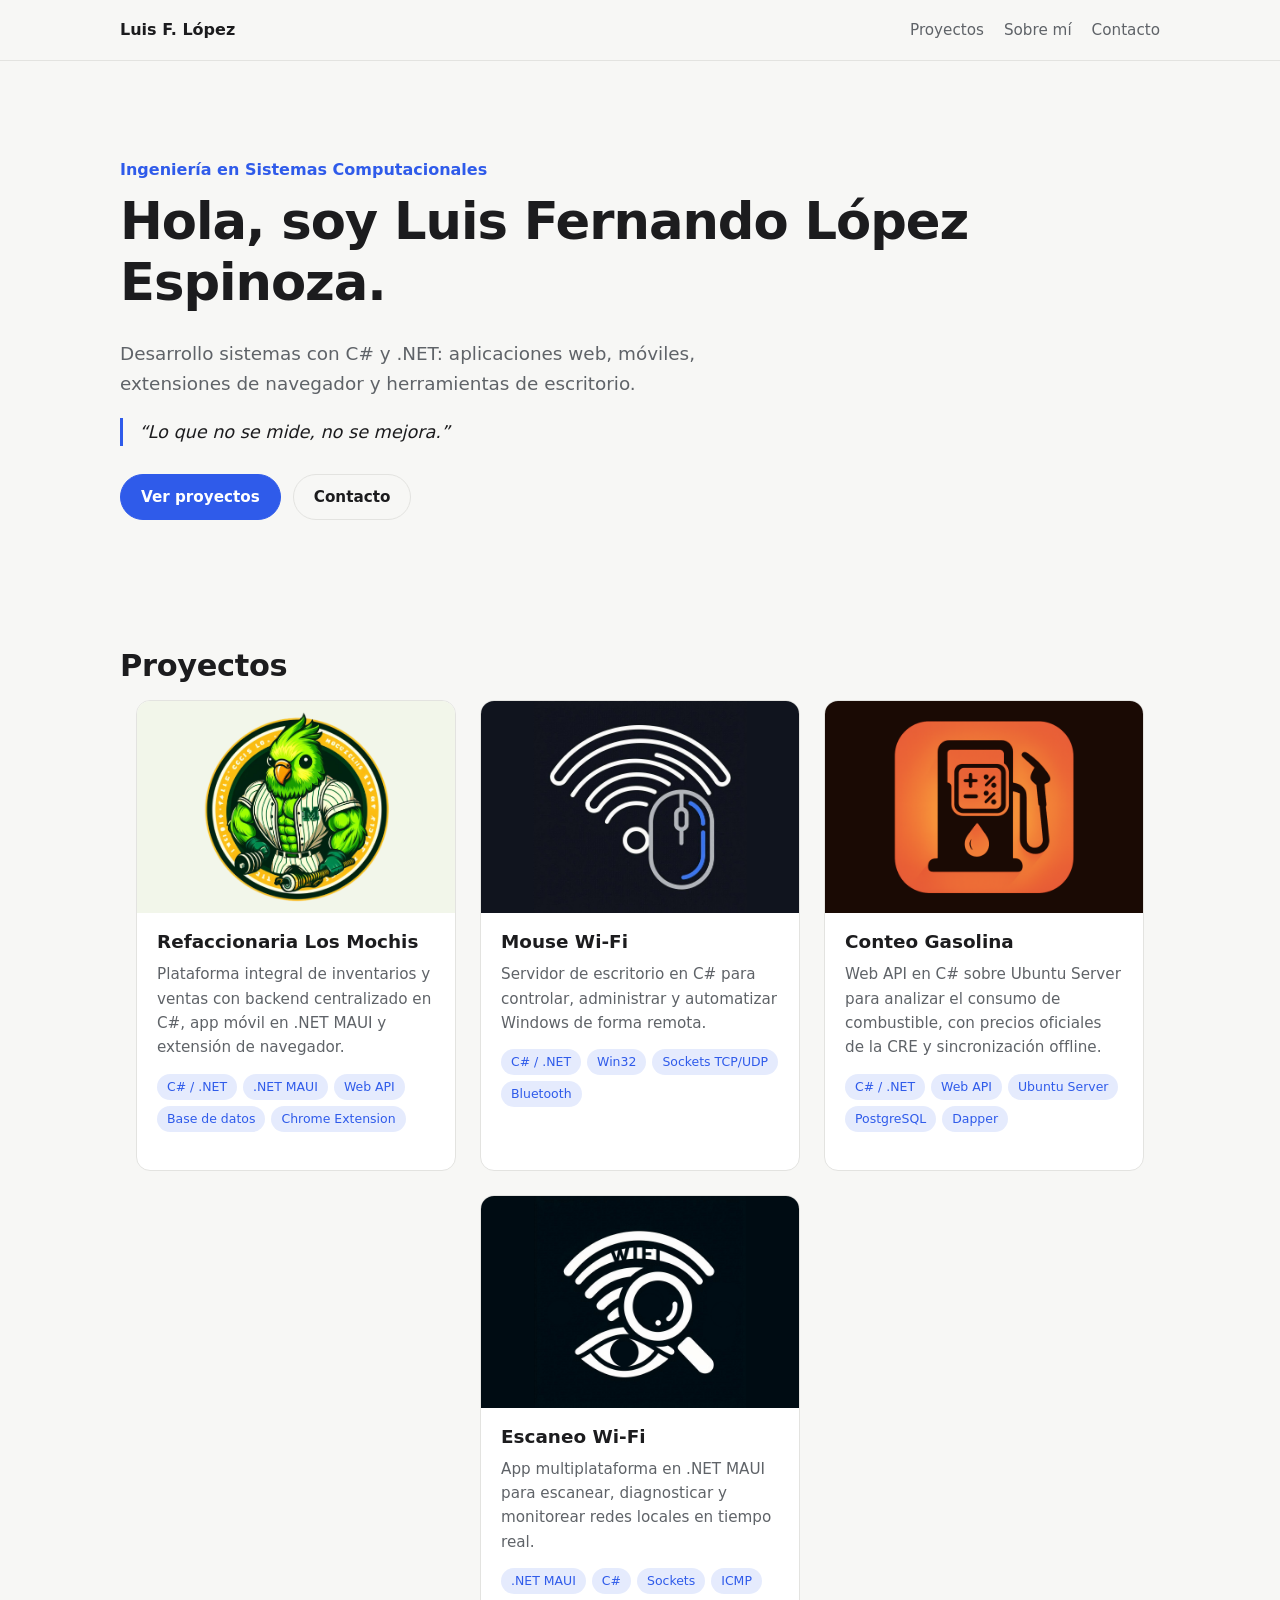
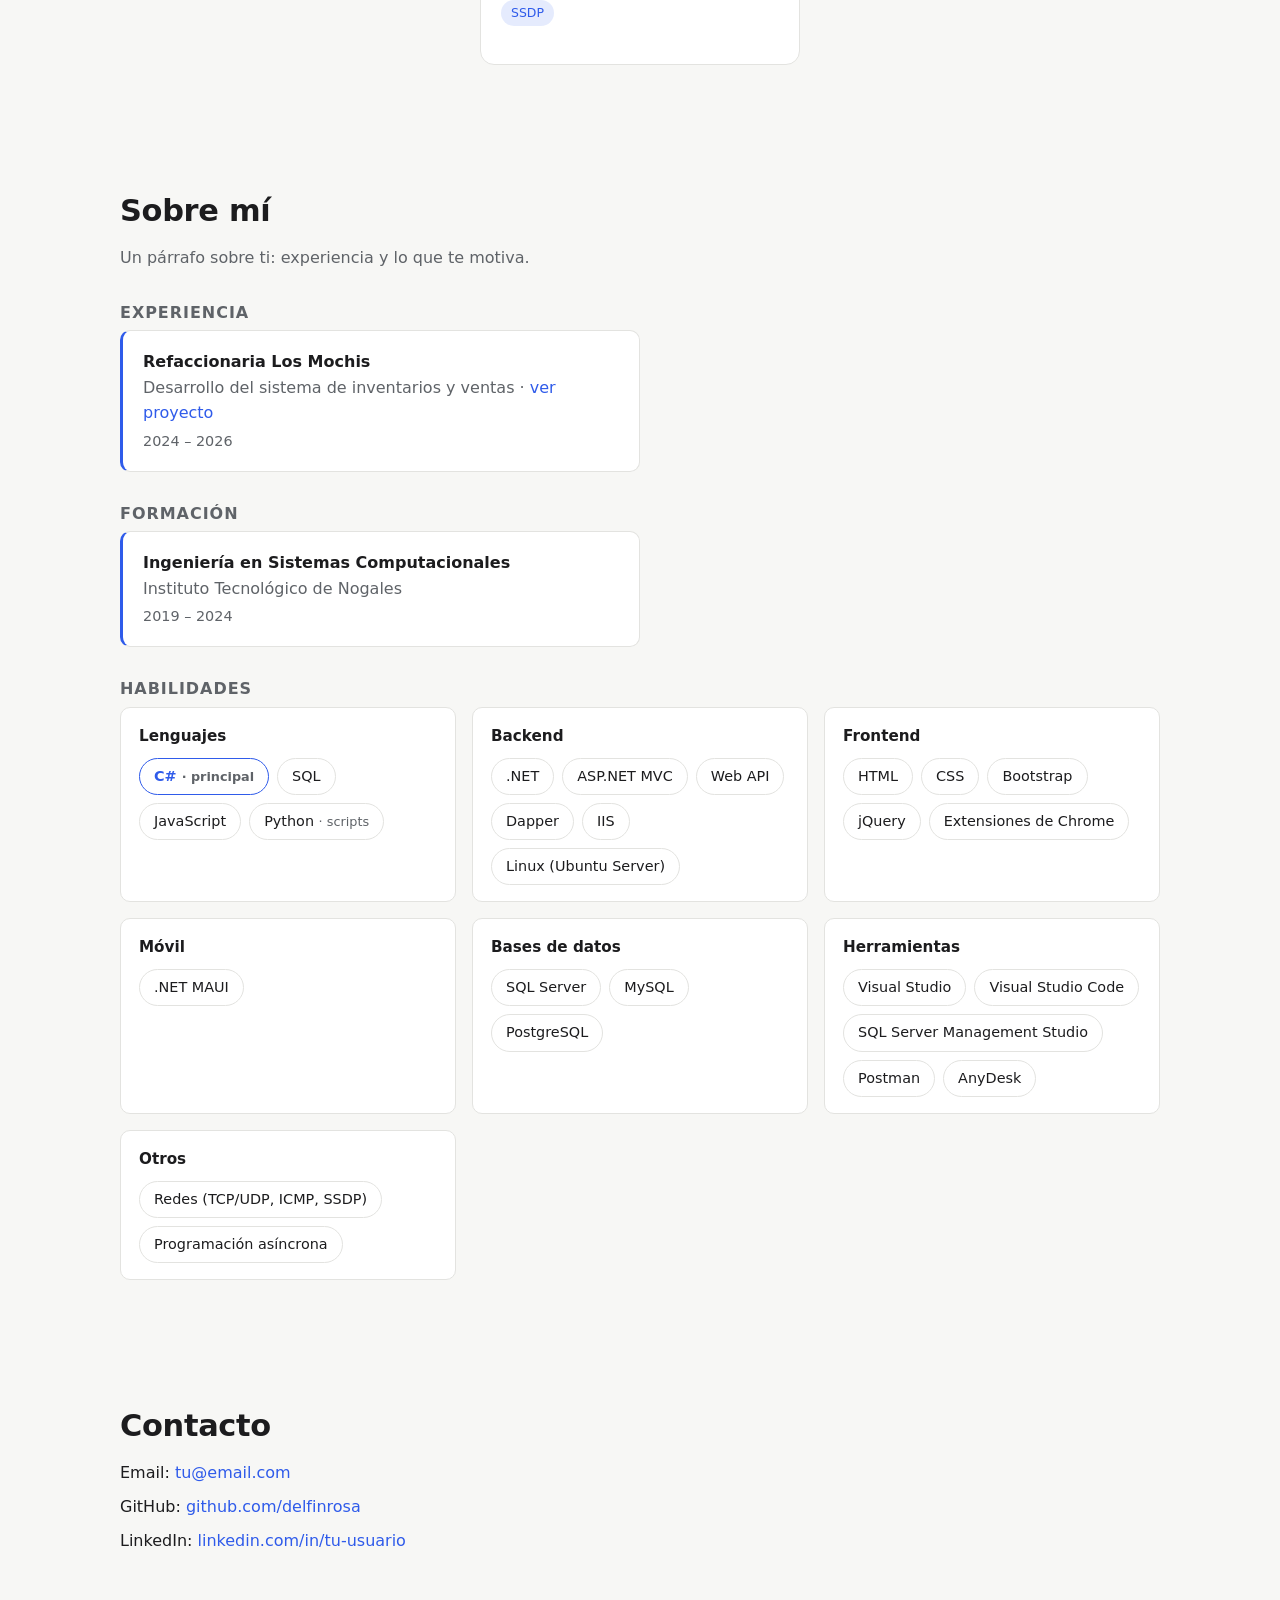
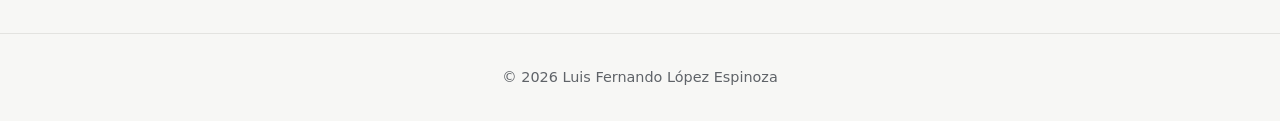
==== index.html @ ca76a188 "Inicio Archivos de inicio" ====
<!DOCTYPE html>
<html lang="es">
<head>
  <meta charset="UTF-8">
  <meta name="viewport" content="width=device-width, initial-scale=1.0">
  <title>Luis Fernando López Espinoza — Portafolio</title>
  <meta name="description" content="Portafolio y CV de Luis Fernando López Espinoza.">
  <link rel="stylesheet" href="css/styles.css">
</head>
<body>

  <nav class="nav">
    <div class="container">
      <a href="index.html" class="nav__brand">Luis F. López</a>
      <ul class="nav__links">
        <li><a href="#proyectos">Proyectos</a></li>
        <li><a href="#sobre-mi">Sobre mí</a></li>
        <li><a href="#contacto">Contacto</a></li>
      </ul>
    </div>
  </nav>

  <header class="hero">
    <div class="container">
      <p class="hero__role">Ingeniería en Sistemas Computacionales</p>
      <h1>Hola, soy Luis Fernando López Espinoza.</h1>
      <p class="hero__intro">
        Desarrollo sistemas con C# y .NET: aplicaciones web, móviles, extensiones de
        navegador y herramientas de escritorio.
      </p>
      <blockquote class="hero__quote">“Lo que no se mide, no se mejora.”</blockquote>
      <div class="hero__actions">
        <a href="#proyectos" class="btn btn--primary">Ver proyectos</a>
        <a href="#contacto" class="btn">Contacto</a>
      </div>
    </div>
  </header>

  <main>
    <section id="proyectos">
      <div class="container">
        <h2>Proyectos</h2>
        <div class="grid">

          <!-- Una tarjeta por proyecto. Copia este bloque <a class="card"> para añadir más. -->
          <a class="card" href="proyectos/refaccionaria-los-mochis.html">
            <div class="card__media" style="--media-bg: #f2f6ea"><img src="img/proyectos/refaccionaria-los-mochis/Logo.png" alt="Logo de Refaccionaria Los Mochis"></div>
            <div class="card__body">
              <h3>Refaccionaria Los Mochis</h3>
              <p>Plataforma integral de inventarios y ventas con backend centralizado en C#, app móvil en .NET MAUI y extensión de navegador.</p>
              <ul class="tags">
                <li>C# / .NET</li>
                <li>.NET MAUI</li>
                <li>Web API</li>
                <li>Base de datos</li>
                <li>Chrome Extension</li>
              </ul>
            </div>
          </a>

          <a class="card" href="proyectos/mouse-wifi.html">
            <div class="card__media" style="--media-bg: #10141e"><img src="img/proyectos/Mouse%20Wifi/Icono.jpg" alt="Ícono de Mouse Wi-Fi"></div>
            <div class="card__body">
              <h3>Mouse Wi-Fi</h3>
              <p>Servidor de escritorio en C# para controlar, administrar y automatizar Windows de forma remota.</p>
              <ul class="tags">
                <li>C# / .NET</li>
                <li>Win32</li>
                <li>Sockets TCP/UDP</li>
                <li>Bluetooth</li>
              </ul>
            </div>
          </a>

          <a class="card" href="proyectos/conteo-gasolina.html">
            <div class="card__media" style="--media-bg: #1a0a04"><img src="img/proyectos/Contador%20Gasolina/icono.png" alt="Ícono de Conteo Gasolina"></div>
            <div class="card__body">
              <h3>Conteo Gasolina</h3>
              <p>Web API en C# sobre Ubuntu Server para analizar el consumo de combustible, con precios oficiales de la CRE y sincronización offline.</p>
              <ul class="tags">
                <li>C# / .NET</li>
                <li>Web API</li>
                <li>Ubuntu Server</li>
                <li>PostgreSQL</li>
                <li>Dapper</li>
              </ul>
            </div>
          </a>

          <a class="card" href="proyectos/escaneo-wifi.html">
            <div class="card__media" style="--media-bg: #000c13"><img src="img/proyectos/Escaneo%20Wifi/Icono.png" alt="Ícono de Escaneo Wi-Fi"></div>
            <div class="card__body">
              <h3>Escaneo Wi-Fi</h3>
              <p>App multiplataforma en .NET MAUI para escanear, diagnosticar y monitorear redes locales en tiempo real.</p>
              <ul class="tags">
                <li>.NET MAUI</li>
                <li>C#</li>
                <li>Sockets</li>
                <li>ICMP</li>
                <li>SSDP</li>
              </ul>
            </div>
          </a>

        </div>
      </div>
    </section>

    <section id="sobre-mi">
      <div class="container">
        <h2>Sobre mí</h2>
        <div class="about">
          <!-- TODO: un párrafo sobre ti: experiencia y lo que te motiva -->
          <p>Un párrafo sobre ti: experiencia y lo que te motiva.</p>
        </div>

        <h3 class="subhead">Experiencia</h3>
        <div class="edu">
          <!-- TODO: puesto (ej. Desarrollador de software) -->
          <p class="edu__title">Refaccionaria Los Mochis</p>
          <p class="edu__place">Desarrollo del sistema de inventarios y ventas · <a href="proyectos/refaccionaria-los-mochis.html">ver proyecto</a></p>
          <p class="edu__dates">2024 – 2026</p>
        </div>

        <h3 class="subhead">Formación</h3>
        <div class="edu">
          <p class="edu__title">Ingeniería en Sistemas Computacionales</p>
          <p class="edu__place">Instituto Tecnológico de Nogales</p>
          <p class="edu__dates">2019 – 2024</p>
        </div>

        <h3 class="subhead">Habilidades</h3>
        <div class="skill-groups">
          <div class="skill-group">
            <h4>Lenguajes</h4>
            <ul class="skills">
              <li class="skills__main">C# <span>· principal</span></li>
              <li>SQL</li>
              <li>JavaScript</li>
              <li>Python <span>· scripts</span></li>
            </ul>
          </div>
          <div class="skill-group">
            <h4>Backend</h4>
            <ul class="skills">
              <li>.NET</li>
              <li>ASP.NET MVC</li>
              <li>Web API</li>
              <li>Dapper</li>
              <li>IIS</li>
              <li>Linux (Ubuntu Server)</li>
            </ul>
          </div>
          <div class="skill-group">
            <h4>Frontend</h4>
            <ul class="skills">
              <li>HTML</li>
              <li>CSS</li>
              <li>Bootstrap</li>
              <li>jQuery</li>
              <li>Extensiones de Chrome</li>
            </ul>
          </div>
          <div class="skill-group">
            <h4>Móvil</h4>
            <ul class="skills">
              <li>.NET MAUI</li>
            </ul>
          </div>
          <div class="skill-group">
            <h4>Bases de datos</h4>
            <ul class="skills">
              <li>SQL Server</li>
              <li>MySQL</li>
              <li>PostgreSQL</li>
            </ul>
          </div>
          <div class="skill-group">
            <h4>Herramientas</h4>
            <ul class="skills">
              <li>Visual Studio</li>
              <li>Visual Studio Code</li>
              <li>SQL Server Management Studio</li>
              <li>Postman</li>
              <li>AnyDesk</li>
            </ul>
          </div>
          <div class="skill-group">
            <h4>Otros</h4>
            <ul class="skills">
              <li>Redes (TCP/UDP, ICMP, SSDP)</li>
              <li>Programación asíncrona</li>
            </ul>
          </div>
        </div>
      </div>
    </section>

    <section id="contacto">
      <div class="container">
        <h2>Contacto</h2>
        <ul class="contact-list">
          <li>Email: <a href="mailto:tu@email.com">tu@email.com</a></li>
          <li>GitHub: <a href="https://github.com/delfinrosa" target="_blank" rel="noopener">github.com/delfinrosa</a></li>
          <li>LinkedIn: <a href="#">linkedin.com/in/tu-usuario</a></li>
        </ul>
      </div>
    </section>
  </main>

  <footer>
    <div class="container">© 2026 Luis Fernando López Espinoza</div>
  </footer>

</body>
</html>
---- css/styles.css ----
/* ===== Variables de diseño ===== */
:root {
  --bg: #f7f7f5;
  --surface: #ffffff;
  --text: #1c1c1e;
  --muted: #5f6368;
  --border: #e3e3e0;
  --accent: #2f5bea;
  --radius: 14px;
  --max: 1080px;
  --font: "Inter", system-ui, -apple-system, "Segoe UI", Roboto, sans-serif;
}

@media (prefers-color-scheme: dark) {
  :root {
    --bg: #121214;
    --surface: #1c1c1f;
    --text: #ececee;
    --muted: #a0a0a8;
    --border: #2c2c31;
    --accent: #7d9bff;
  }
}

/* ===== Base ===== */
*, *::before, *::after { box-sizing: border-box; }

html { scroll-behavior: smooth; }

body {
  margin: 0;
  font-family: var(--font);
  background: var(--bg);
  color: var(--text);
  line-height: 1.6;
  -webkit-font-smoothing: antialiased;
}

img { max-width: 100%; display: block; }

a { color: var(--accent); text-decoration: none; }
a:hover { text-decoration: underline; }

.container {
  width: 100%;
  max-width: var(--max);
  margin: 0 auto;
  padding: 0 20px;
}

h1, h2, h3 { line-height: 1.2; margin: 0 0 .5em; }
h1 { font-size: clamp(2rem, 5vw, 3.2rem); letter-spacing: -0.02em; }
h2 { font-size: clamp(1.4rem, 3vw, 1.9rem); letter-spacing: -0.01em; }
h3 { font-size: 1.15rem; }

section { padding: 64px 0; }

/* ===== Navegación ===== */
.nav {
  position: sticky;
  top: 0;
  z-index: 10;
  background: color-mix(in srgb, var(--bg) 85%, transparent);
  backdrop-filter: blur(10px);
  border-bottom: 1px solid var(--border);
}
.nav .container {
  display: flex;
  align-items: center;
  justify-content: space-between;
  height: 60px;
}
.nav__brand { font-weight: 700; color: var(--text); }
.nav__links { display: flex; gap: 20px; list-style: none; margin: 0; padding: 0; }
.nav__links a { color: var(--muted); font-size: .95rem; }
.nav__links a:hover { color: var(--text); text-decoration: none; }

/* ===== Hero ===== */
.hero { padding: 96px 0 64px; }
.hero__role { color: var(--accent); font-weight: 600; margin: 0 0 8px; }
.hero__intro { color: var(--muted); font-size: 1.15rem; max-width: 620px; }
.hero__quote {
  margin: 20px 0 0;
  padding-left: 16px;
  border-left: 3px solid var(--accent);
  font-size: 1.1rem;
  font-style: italic;
  color: var(--text);
}
.hero__actions { display: flex; flex-wrap: wrap; gap: 12px; margin-top: 28px; }

.btn {
  display: inline-block;
  padding: 10px 20px;
  border-radius: 999px;
  border: 1px solid var(--border);
  color: var(--text);
  font-weight: 600;
  font-size: .95rem;
}
.btn:hover { text-decoration: none; border-color: var(--text); }
.btn--primary { background: var(--accent); border-color: var(--accent); color: #fff; }
.btn--primary:hover { border-color: var(--accent); opacity: .9; }

/* ===== Proyectos (tarjetas) ===== */
/* Flex en lugar de grid para que la última fila (si queda incompleta) quede centrada */
.grid {
  display: flex;
  flex-wrap: wrap;
  justify-content: center;
  gap: 24px;
}
.grid > .card { flex: 0 1 320px; }

.card {
  background: var(--surface);
  border: 1px solid var(--border);
  border-radius: var(--radius);
  overflow: hidden;
  color: var(--text);
  transition: transform .2s ease, box-shadow .2s ease;
}
.card:hover {
  text-decoration: none;
  transform: translateY(-4px);
  box-shadow: 0 12px 30px rgba(0, 0, 0, .08);
}
.card img { aspect-ratio: 3 / 2; object-fit: cover; width: 100%; }

/* Ícono del proyecto: completo y centrado sobre un fondo del color del ícono (--media-bg) */
.card__media {
  aspect-ratio: 3 / 2;
  display: flex;
  align-items: center;
  justify-content: center;
  background: var(--media-bg, var(--bg));
  overflow: hidden;
}
.card .card__media img {
  aspect-ratio: auto;
  width: auto;
  height: 100%;
  object-fit: contain;
  transition: transform .3s ease;
}
.card:hover .card__media img { transform: scale(1.05); }
.card__body { padding: 18px 20px 22px; }
.card__body p { color: var(--muted); margin: 0; font-size: .95rem; }

.tags { display: flex; flex-wrap: wrap; gap: 6px; margin-top: 14px; list-style: none; padding: 0; }
.tags li {
  font-size: .78rem;
  padding: 3px 10px;
  border-radius: 999px;
  background: color-mix(in srgb, var(--accent) 12%, transparent);
  color: var(--accent);
}

/* ===== Sobre mí / Contacto ===== */
.about { max-width: 720px; color: var(--muted); }
.skills { display: flex; flex-wrap: wrap; gap: 8px; list-style: none; padding: 0; margin-top: 20px; }
.skills li { padding: 6px 14px; border: 1px solid var(--border); border-radius: 999px; font-size: .9rem; }

.skill-groups {
  display: grid;
  grid-template-columns: repeat(auto-fill, minmax(260px, 1fr));
  gap: 16px;
}
.skill-group {
  padding: 16px 18px;
  background: var(--surface);
  border: 1px solid var(--border);
  border-radius: 10px;
}
.skill-group h4 { margin: 0 0 10px; font-size: .95rem; }
.skill-group .skills { margin: 0; }
.skills li span { color: var(--muted); font-size: .8rem; }
.skills .skills__main { border-color: var(--accent); color: var(--accent); font-weight: 600; }

.subhead { margin-top: 32px; font-size: 1rem; text-transform: uppercase; letter-spacing: .06em; color: var(--muted); }

.edu {
  max-width: 520px;
  padding: 18px 20px;
  background: var(--surface);
  border: 1px solid var(--border);
  border-left: 3px solid var(--accent);
  border-radius: 10px;
}
.edu p { margin: 0; }
.edu__title { font-weight: 700; }
.edu__place { color: var(--muted); }
.edu__dates { color: var(--muted); font-size: .9rem; margin-top: 4px !important; }

.contact-list { list-style: none; padding: 0; display: grid; gap: 8px; }

/* ===== Página de proyecto ===== */
.back { display: inline-block; margin: 32px 0 0; color: var(--muted); font-size: .95rem; }
.project-header { padding: 32px 0 24px; }
.project-header p { color: var(--muted); font-size: 1.1rem; max-width: 680px; }

.project-meta {
  display: grid;
  grid-template-columns: repeat(auto-fit, minmax(160px, 1fr));
  gap: 16px;
  padding: 20px 0;
  margin: 8px 0 0;
  border-top: 1px solid var(--border);
  border-bottom: 1px solid var(--border);
}
.project-meta dt { font-size: .8rem; text-transform: uppercase; letter-spacing: .06em; color: var(--muted); }
.project-meta dd { margin: 4px 0 0; font-weight: 600; }

.project-cover { border-radius: var(--radius); margin: 32px 0; width: 100%; }

.prose { max-width: 720px; }
.prose p, .prose li { color: var(--muted); }
.prose h2 { margin-top: 1.6em; }

.gallery {
  display: grid;
  grid-template-columns: repeat(auto-fill, minmax(260px, 1fr));
  gap: 16px;
  margin-top: 24px;
}
.gallery figure { margin: 0; }
.gallery img {
  width: 100%;
  aspect-ratio: 4 / 3;
  object-fit: cover;
  border-radius: 10px;
  cursor: zoom-in;
  transition: opacity .2s;
}
.gallery img:hover { opacity: .85; }
.gallery figcaption { font-size: .85rem; color: var(--muted); margin-top: 6px; }

/* ===== Etiquetas clicables + bloque de detalle ===== */
.tags--interactive li { padding: 0; background: none; }
.tag-btn {
  font: inherit;
  font-size: .85rem;
  font-weight: 600;
  padding: 6px 14px;
  border-radius: 999px;
  border: 1px solid color-mix(in srgb, var(--accent) 35%, transparent);
  background: color-mix(in srgb, var(--accent) 12%, transparent);
  color: var(--accent);
  cursor: pointer;
  transition: background .15s, color .15s;
}
.tag-btn:hover { background: color-mix(in srgb, var(--accent) 22%, transparent); }
.tag-btn[aria-expanded="true"] { background: var(--accent); color: #fff; border-color: var(--accent); }

.tech-detail {
  display: grid;
  grid-template-columns: 1fr 1fr;
  gap: 32px;
  align-items: start;
  margin-top: 24px;
  padding: 24px;
  background: var(--surface);
  border: 1px solid var(--border);
  border-radius: var(--radius);
  animation: fade-in .25s ease;
}
.tech-detail[hidden] { display: none; }
.tech-detail img { width: 100%; border-radius: 10px; }
.tech-detail__text p, .tech-detail__text li { color: var(--muted); }
.tech-detail__text ul { padding-left: 20px; margin: 0; }
.tech-detail__text li { margin-bottom: 10px; }
.tech-detail__text strong { color: var(--text); }

/* Recuadro temporal hasta tener la imagen real */
.img-placeholder {
  aspect-ratio: 3 / 2;
  display: flex;
  align-items: center;
  justify-content: center;
  text-align: center;
  border: 2px dashed var(--border);
  border-radius: 10px;
  background: var(--bg);
  color: var(--muted);
  font-size: .9rem;
}

@keyframes fade-in {
  from { opacity: 0; transform: translateY(6px); }
  to { opacity: 1; transform: none; }
}

@media (max-width: 760px) {
  .tech-detail { grid-template-columns: 1fr; gap: 20px; padding: 18px; }
}

/* Galería para capturas de celular (verticales) */
.gallery--phone { grid-template-columns: repeat(auto-fill, minmax(180px, 1fr)); }
.gallery--phone img { aspect-ratio: 9 / 19; border-radius: 22px; }

/* ===== Pestañas del proyecto ===== */
.tabs {
  display: flex;
  gap: 4px;
  margin-top: 32px;
  border-bottom: 1px solid var(--border);
  overflow-x: auto;
  scrollbar-width: none;
}
.tabs::-webkit-scrollbar { display: none; }
.tab {
  flex: none;
  background: none;
  border: none;
  border-bottom: 2px solid transparent;
  padding: 12px 14px;
  font: inherit;
  font-size: .95rem;
  font-weight: 600;
  color: var(--muted);
  cursor: pointer;
  white-space: nowrap;
}
.tab:hover { color: var(--text); }
.tab[aria-selected="true"] { color: var(--accent); border-bottom-color: var(--accent); }
.tab-panel { padding: 32px 0 0; }

/* ===== Diagrama de arquitectura ===== */
.arch {
  margin: 32px 0;
  padding: 24px 16px;
  background: var(--surface);
  border: 1px solid var(--border);
  border-radius: var(--radius);
  overflow-x: auto; /* en celular el diagrama se desliza en lugar de encogerse */
}
.arch-svg { display: block; width: 100%; min-width: 560px; max-width: 720px; height: auto; margin: 0 auto; }
.arch-svg text { text-anchor: middle; font-family: var(--font); }
.arch-title { font-size: 15px; font-weight: 700; fill: var(--text); }
.arch-sub { font-size: 11.5px; fill: var(--muted); }
.arch-box { fill: var(--bg); stroke: var(--border); stroke-width: 1.5; }
.arch-box--core { fill: color-mix(in srgb, var(--accent) 12%, var(--surface)); stroke: var(--accent); }
.arch-box--db { fill: color-mix(in srgb, var(--text) 7%, var(--surface)); stroke: var(--muted); }
.arch-group { fill: none; stroke: var(--muted); stroke-width: 1.2; stroke-dasharray: 6 5; }
.arch-svg .arch-group-label { text-anchor: start; font-size: 12px; font-weight: 700; letter-spacing: .06em; text-transform: uppercase; fill: var(--muted); }
.arch-link { stroke: var(--muted); stroke-width: 1.6; }
.arch-arrowhead { fill: var(--muted); }

.project-nav { display: flex; justify-content: space-between; gap: 16px; padding: 48px 0; }

/* ===== Lightbox ===== */
.lightbox {
  position: fixed;
  inset: 0;
  background: rgba(0, 0, 0, .9);
  display: none;
  align-items: center;
  justify-content: center;
  z-index: 100;
  padding: 20px;
}
.lightbox.open { display: flex; }
.lightbox img { max-height: 90vh; max-width: 100%; border-radius: 8px; }
.lightbox button {
  position: absolute;
  background: none;
  border: none;
  color: #fff;
  font-size: 2.4rem;
  cursor: pointer;
  padding: 8px 16px;
  line-height: 1;
}
.lightbox__close { top: 12px; right: 12px; }
.lightbox__prev { left: 8px; top: 50%; transform: translateY(-50%); }
.lightbox__next { right: 8px; top: 50%; transform: translateY(-50%); }

/* ===== Footer ===== */
footer {
  border-top: 1px solid var(--border);
  padding: 32px 0;
  color: var(--muted);
  font-size: .9rem;
  text-align: center;
}

/* ===== Móvil ===== */
@media (max-width: 600px) {
  .nav__links { gap: 14px; }
  .hero { padding: 64px 0 40px; }
  section { padding: 48px 0; }
}
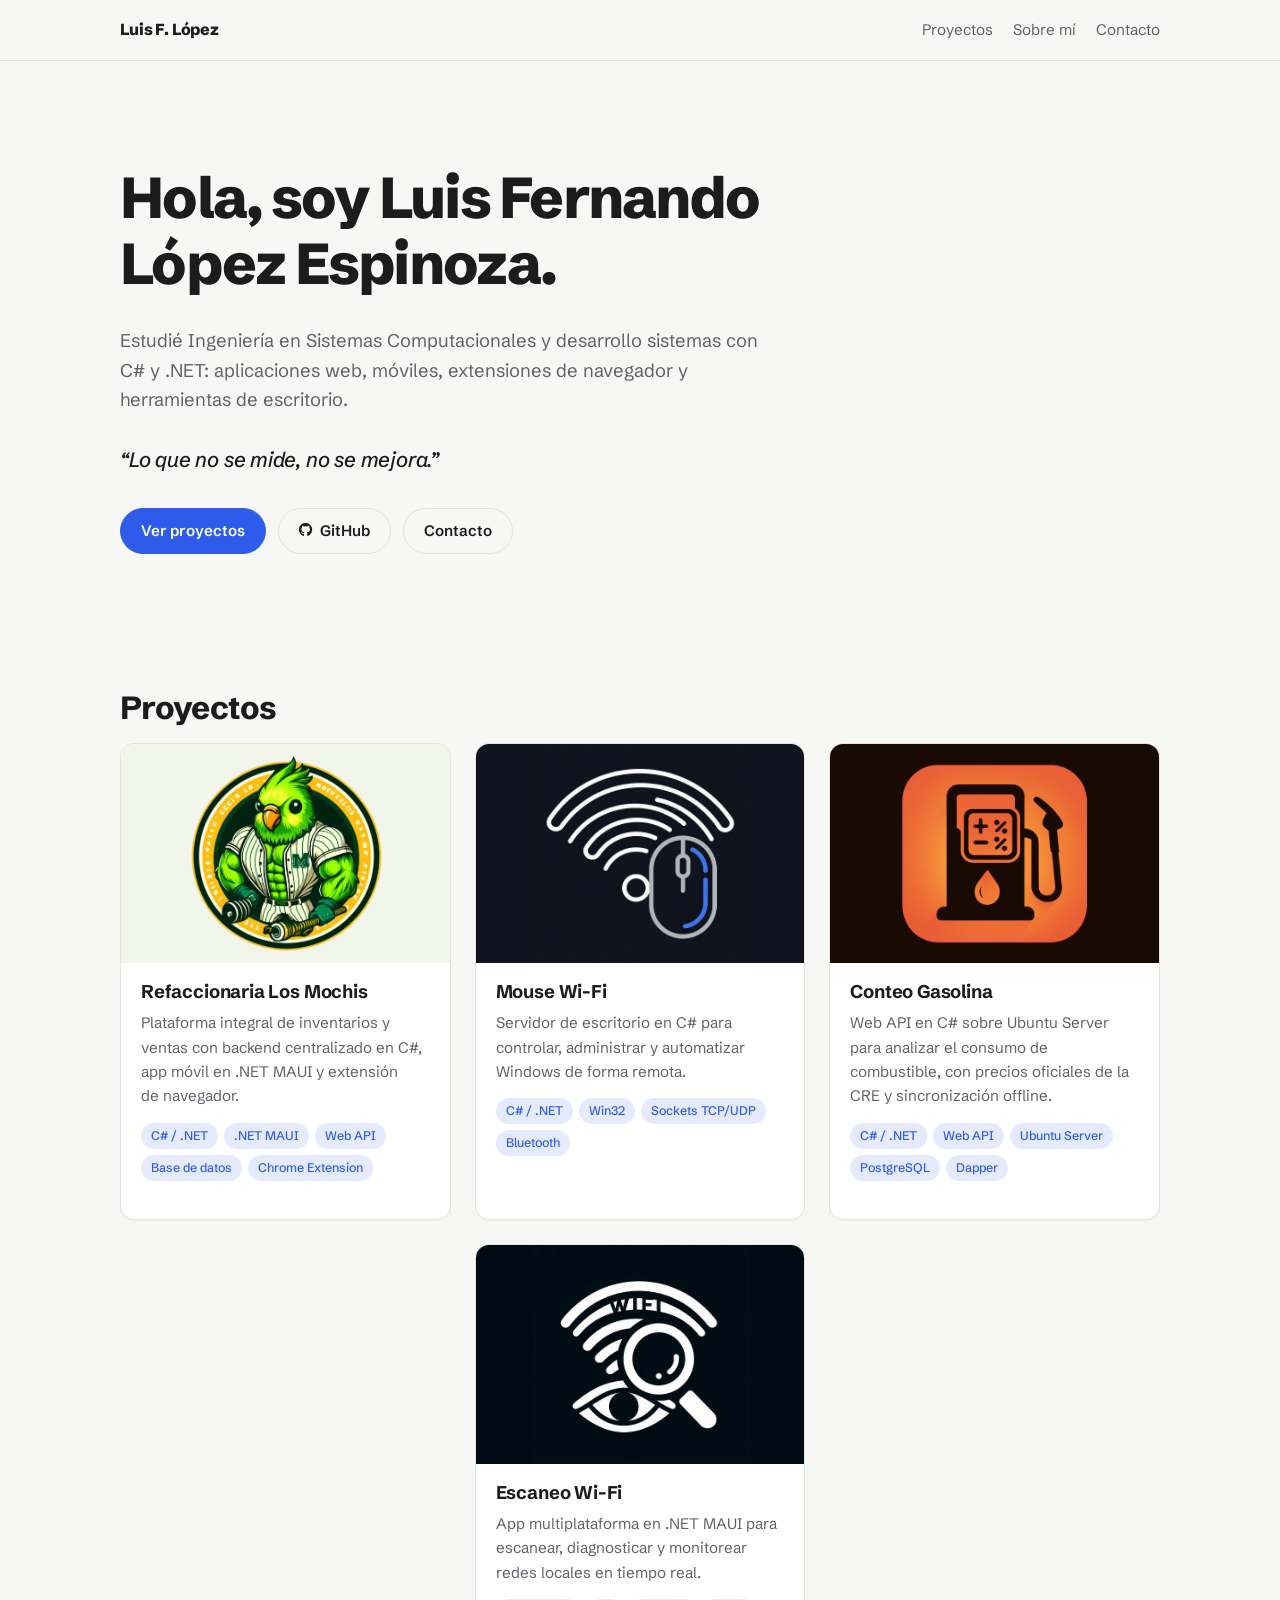
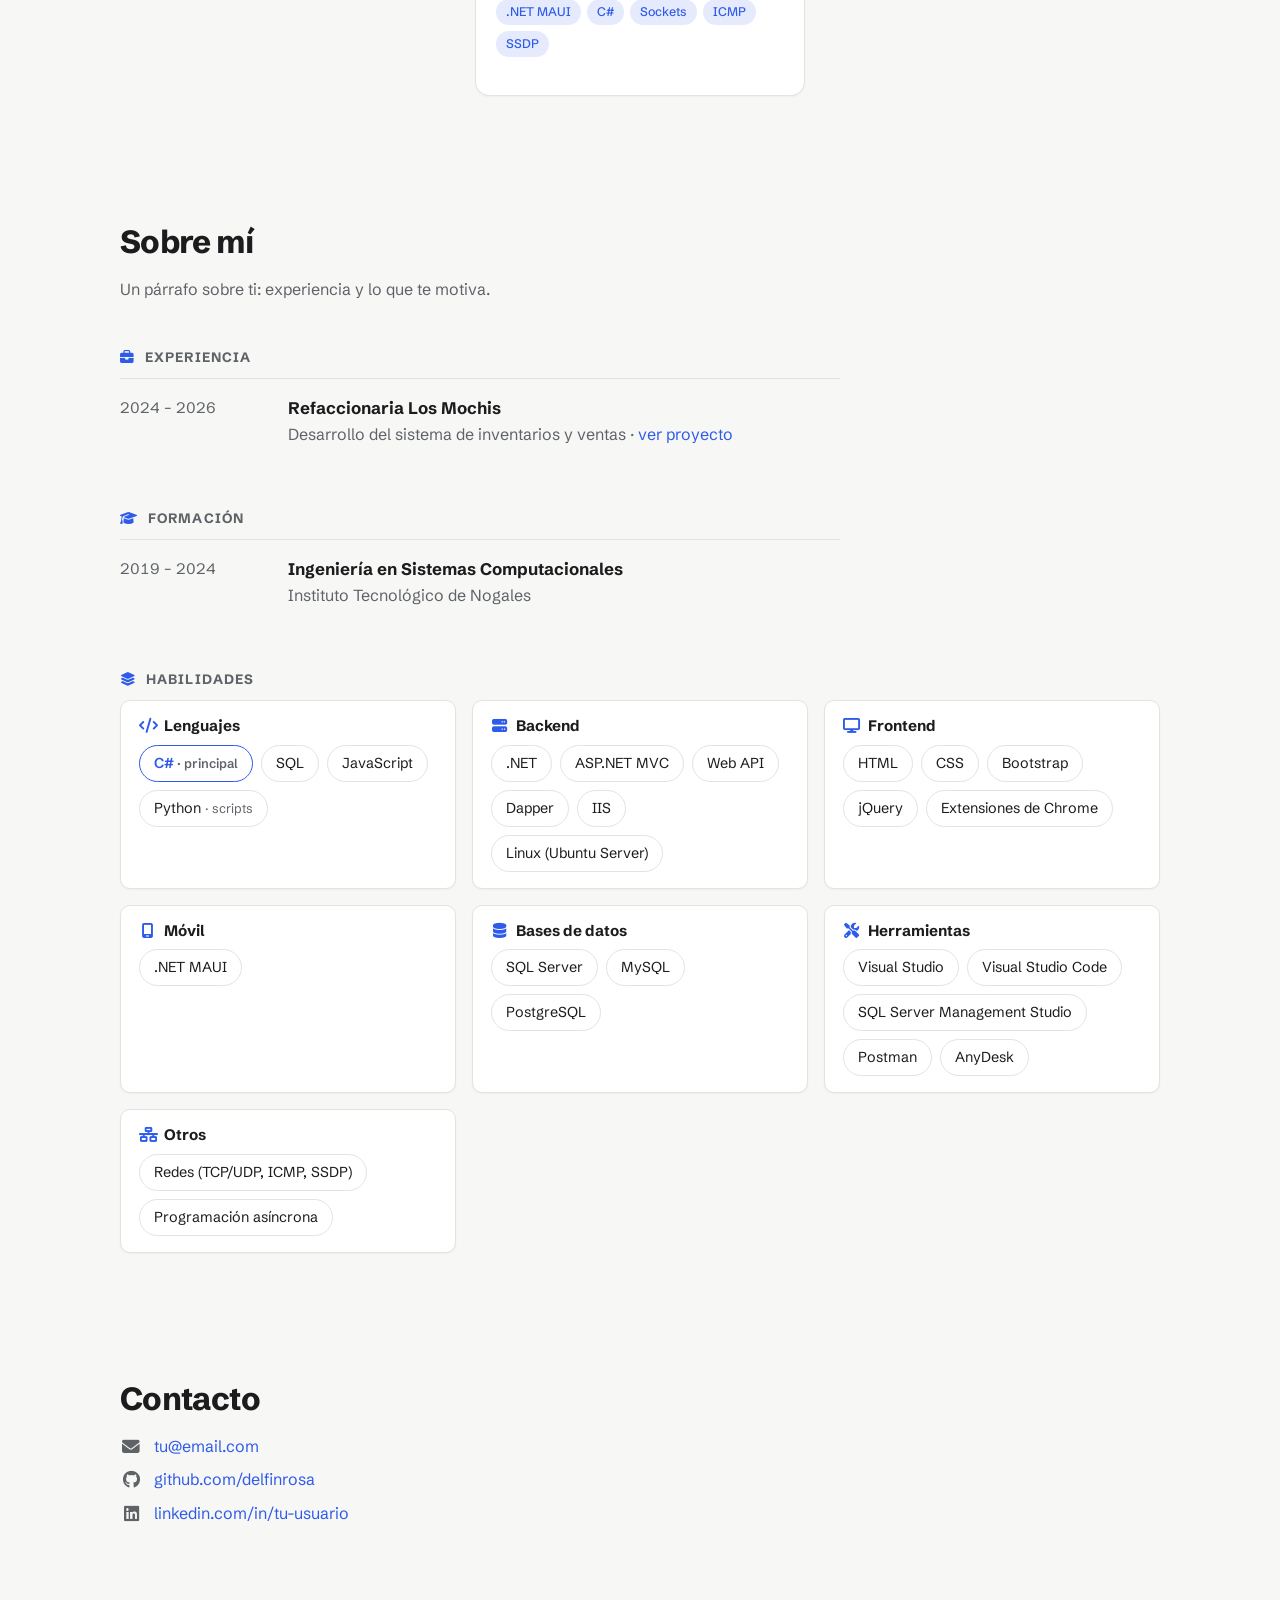
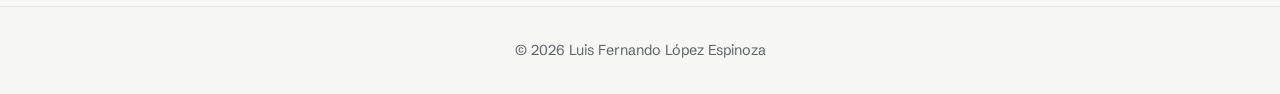
==== commit 3ab5b012: "bug visual se arreglaron bug visuales y subieron los iconos de los proyecto" ====
--- a/index.html
+++ b/index.html
@@ -5,6 +5,7 @@
   <meta name="viewport" content="width=device-width, initial-scale=1.0">
   <title>Luis Fernando López Espinoza — Portafolio</title>
   <meta name="description" content="Portafolio y CV de Luis Fernando López Espinoza.">
+  <link rel="stylesheet" href="https://cdnjs.cloudflare.com/ajax/libs/font-awesome/6.5.2/css/all.min.css" crossorigin="anonymous" referrerpolicy="no-referrer">
   <link rel="stylesheet" href="css/styles.css">
 </head>
 <body>
@@ -22,15 +23,15 @@
 
   <header class="hero">
     <div class="container">
-      <p class="hero__role">Ingeniería en Sistemas Computacionales</p>
       <h1>Hola, soy Luis Fernando López Espinoza.</h1>
       <p class="hero__intro">
-        Desarrollo sistemas con C# y .NET: aplicaciones web, móviles, extensiones de
-        navegador y herramientas de escritorio.
+        Estudié Ingeniería en Sistemas Computacionales y desarrollo sistemas con C# y .NET:
+        aplicaciones web, móviles, extensiones de navegador y herramientas de escritorio.
       </p>
       <blockquote class="hero__quote">“Lo que no se mide, no se mejora.”</blockquote>
       <div class="hero__actions">
         <a href="#proyectos" class="btn btn--primary">Ver proyectos</a>
+        <a href="https://github.com/delfinrosa" class="btn" target="_blank" rel="noopener"><i class="fa-brands fa-github" aria-hidden="true"></i>GitHub</a>
         <a href="#contacto" class="btn">Contacto</a>
       </div>
     </div>
@@ -114,7 +115,7 @@
           <p>Un párrafo sobre ti: experiencia y lo que te motiva.</p>
         </div>
 
-        <h3 class="subhead">Experiencia</h3>
+        <h3 class="subhead"><i class="fa-solid fa-briefcase" aria-hidden="true"></i>Experiencia</h3>
         <div class="edu">
           <!-- TODO: puesto (ej. Desarrollador de software) -->
           <p class="edu__title">Refaccionaria Los Mochis</p>
@@ -122,17 +123,17 @@
           <p class="edu__dates">2024 – 2026</p>
         </div>
 
-        <h3 class="subhead">Formación</h3>
+        <h3 class="subhead"><i class="fa-solid fa-graduation-cap" aria-hidden="true"></i>Formación</h3>
         <div class="edu">
           <p class="edu__title">Ingeniería en Sistemas Computacionales</p>
           <p class="edu__place">Instituto Tecnológico de Nogales</p>
           <p class="edu__dates">2019 – 2024</p>
         </div>
 
-        <h3 class="subhead">Habilidades</h3>
+        <h3 class="subhead"><i class="fa-solid fa-layer-group" aria-hidden="true"></i>Habilidades</h3>
         <div class="skill-groups">
           <div class="skill-group">
-            <h4>Lenguajes</h4>
+            <h4><i class="fa-solid fa-code" aria-hidden="true"></i>Lenguajes</h4>
             <ul class="skills">
               <li class="skills__main">C# <span>· principal</span></li>
               <li>SQL</li>
@@ -141,7 +142,7 @@
             </ul>
           </div>
           <div class="skill-group">
-            <h4>Backend</h4>
+            <h4><i class="fa-solid fa-server" aria-hidden="true"></i>Backend</h4>
             <ul class="skills">
               <li>.NET</li>
               <li>ASP.NET MVC</li>
@@ -152,7 +153,7 @@
             </ul>
           </div>
           <div class="skill-group">
-            <h4>Frontend</h4>
+            <h4><i class="fa-solid fa-display" aria-hidden="true"></i>Frontend</h4>
             <ul class="skills">
               <li>HTML</li>
               <li>CSS</li>
@@ -162,13 +163,13 @@
             </ul>
           </div>
           <div class="skill-group">
-            <h4>Móvil</h4>
+            <h4><i class="fa-solid fa-mobile-screen" aria-hidden="true"></i>Móvil</h4>
             <ul class="skills">
               <li>.NET MAUI</li>
             </ul>
           </div>
           <div class="skill-group">
-            <h4>Bases de datos</h4>
+            <h4><i class="fa-solid fa-database" aria-hidden="true"></i>Bases de datos</h4>
             <ul class="skills">
               <li>SQL Server</li>
               <li>MySQL</li>
@@ -176,7 +177,7 @@
             </ul>
           </div>
           <div class="skill-group">
-            <h4>Herramientas</h4>
+            <h4><i class="fa-solid fa-screwdriver-wrench" aria-hidden="true"></i>Herramientas</h4>
             <ul class="skills">
               <li>Visual Studio</li>
               <li>Visual Studio Code</li>
@@ -186,7 +187,7 @@
             </ul>
           </div>
           <div class="skill-group">
-            <h4>Otros</h4>
+            <h4><i class="fa-solid fa-network-wired" aria-hidden="true"></i>Otros</h4>
             <ul class="skills">
               <li>Redes (TCP/UDP, ICMP, SSDP)</li>
               <li>Programación asíncrona</li>
@@ -200,9 +201,9 @@
       <div class="container">
         <h2>Contacto</h2>
         <ul class="contact-list">
-          <li>Email: <a href="mailto:tu@email.com">tu@email.com</a></li>
-          <li>GitHub: <a href="https://github.com/delfinrosa" target="_blank" rel="noopener">github.com/delfinrosa</a></li>
-          <li>LinkedIn: <a href="#">linkedin.com/in/tu-usuario</a></li>
+          <li><i class="fa-solid fa-envelope" aria-hidden="true"></i><a href="mailto:tu@email.com">tu@email.com</a></li>
+          <li><i class="fa-brands fa-github" aria-hidden="true"></i><a href="https://github.com/delfinrosa" target="_blank" rel="noopener">github.com/delfinrosa</a></li>
+          <li><i class="fa-brands fa-linkedin" aria-hidden="true"></i><a href="#">linkedin.com/in/tu-usuario</a></li>
         </ul>
       </div>
     </section>
--- a/css/styles.css
+++ b/css/styles.css
@@ -1,3 +1,19 @@
+/* ===== Fuente (auto-alojada en /fonts) ===== */
+@font-face {
+  font-family: "Schibsted Grotesk";
+  src: url("../fonts/schibsted-grotesk-latin.woff2") format("woff2");
+  font-weight: 400 900;
+  font-style: normal;
+  font-display: swap;
+}
+@font-face {
+  font-family: "Schibsted Grotesk";
+  src: url("../fonts/schibsted-grotesk-latin-italic.woff2") format("woff2");
+  font-weight: 400 900;
+  font-style: italic;
+  font-display: swap;
+}
+
 /* ===== Variables de diseño ===== */
 :root {
   --bg: #f7f7f5;
@@ -6,9 +22,22 @@
   --muted: #5f6368;
   --border: #e3e3e0;
   --accent: #2f5bea;
+  --on-accent: #ffffff;   /* texto sobre fondo de acento */
   --radius: 14px;
   --max: 1080px;
-  --font: "Inter", system-ui, -apple-system, "Segoe UI", Roboto, sans-serif;
+  --font: "Schibsted Grotesk", system-ui, -apple-system, "Segoe UI", Roboto, sans-serif;
+
+  /* Movimiento (principios de Emil Kowalski):
+     - ease-out para todo lo que entra o responde al usuario: arranca rápido y se siente ágil.
+     - Duraciones cortas: la UI nunca debe hacer esperar (150–250 ms). */
+  --ease-out: cubic-bezier(0.23, 1, 0.32, 1);
+  --dur-fast: 150ms;
+  --dur: 200ms;
+  --dur-slow: 300ms;
+
+  /* Sombras en capas: sutiles, imitan luz real en vez de una mancha difusa */
+  --shadow-sm: 0 1px 2px rgba(0, 0, 0, .04);
+  --shadow-md: 0 1px 2px rgba(0, 0, 0, .04), 0 4px 8px rgba(0, 0, 0, .04), 0 12px 24px rgba(0, 0, 0, .06);
 }
 
 @media (prefers-color-scheme: dark) {
@@ -19,13 +48,20 @@
     --muted: #a0a0a8;
     --border: #2c2c31;
     --accent: #7d9bff;
+    --on-accent: #0b1020;  /* el blanco sobre azul claro no alcanza contraste 4.5:1 */
+    --shadow-sm: none;
+    --shadow-md: 0 0 0 1px rgba(255, 255, 255, .04), 0 12px 24px rgba(0, 0, 0, .4);
   }
 }
 
 /* ===== Base ===== */
 *, *::before, *::after { box-sizing: border-box; }
 
-html { scroll-behavior: smooth; }
+html {
+  scroll-behavior: smooth;
+  scrollbar-color: var(--border) var(--bg);
+  color-scheme: light dark;
+}
 
 body {
   margin: 0;
@@ -33,13 +69,23 @@
   background: var(--bg);
   color: var(--text);
   line-height: 1.6;
+  caret-color: var(--accent);
   -webkit-font-smoothing: antialiased;
-}
+  -moz-osx-font-smoothing: grayscale;
+  text-rendering: optimizeLegibility;
+}
+
+/* Superficies del navegador con la paleta del sitio */
+::selection { background: color-mix(in srgb, var(--accent) 28%, transparent); color: var(--text); }
 
 img { max-width: 100%; display: block; }
 
-a { color: var(--accent); text-decoration: none; }
-a:hover { text-decoration: underline; }
+a { color: var(--accent); text-decoration: none; text-underline-offset: .2em; text-decoration-thickness: 1px; }
+
+button { -webkit-tap-highlight-color: transparent; }
+
+/* Anillo de foco solo con teclado, nunca al hacer clic */
+:focus-visible { outline: 2px solid var(--accent); outline-offset: 3px; border-radius: 6px; }
 
 .container {
   width: 100%;
@@ -48,10 +94,12 @@
   padding: 0 20px;
 }
 
-h1, h2, h3 { line-height: 1.2; margin: 0 0 .5em; }
-h1 { font-size: clamp(2rem, 5vw, 3.2rem); letter-spacing: -0.02em; }
-h2 { font-size: clamp(1.4rem, 3vw, 1.9rem); letter-spacing: -0.01em; }
-h3 { font-size: 1.15rem; }
+/* Tipografía: títulos balanceados (sin palabras huérfanas) y párrafos con mejor corte */
+h1, h2, h3, h4 { line-height: 1.15; margin: 0 0 .5em; text-wrap: balance; }
+h1 { font-size: clamp(2.2rem, 5.5vw, 3.6rem); font-weight: 800; letter-spacing: -0.03em; }
+h2 { font-size: clamp(1.5rem, 3vw, 2rem); font-weight: 750; letter-spacing: -0.02em; }
+h3 { font-size: 1.15rem; font-weight: 700; letter-spacing: -0.01em; }
+p, li { text-wrap: pretty; }
 
 section { padding: 64px 0; }
 
@@ -68,26 +116,39 @@
   display: flex;
   align-items: center;
   justify-content: space-between;
+  gap: 16px;
   height: 60px;
 }
-.nav__brand { font-weight: 700; color: var(--text); }
+.nav__brand { font-weight: 800; letter-spacing: -0.01em; color: var(--text); white-space: nowrap; }
 .nav__links { display: flex; gap: 20px; list-style: none; margin: 0; padding: 0; }
-.nav__links a { color: var(--muted); font-size: .95rem; }
-.nav__links a:hover { color: var(--text); text-decoration: none; }
+.nav__links a { color: var(--muted); font-size: .95rem; white-space: nowrap; transition: color var(--dur-fast) ease; }
 
 /* ===== Hero ===== */
-.hero { padding: 96px 0 64px; }
-.hero__role { color: var(--accent); font-weight: 600; margin: 0 0 8px; }
-.hero__intro { color: var(--muted); font-size: 1.15rem; max-width: 620px; }
+.hero { padding: 104px 0 72px; }
+.hero__intro { color: var(--muted); font-size: 1.15rem; max-width: 60ch; margin: 0; }
 .hero__quote {
-  margin: 20px 0 0;
-  padding-left: 16px;
-  border-left: 3px solid var(--accent);
-  font-size: 1.1rem;
+  margin: 28px 0 0;
+  font-size: 1.3rem;
+  font-weight: 500;
   font-style: italic;
+  letter-spacing: -0.01em;
   color: var(--text);
 }
-.hero__actions { display: flex; flex-wrap: wrap; gap: 12px; margin-top: 28px; }
+.hero__actions { display: flex; flex-wrap: wrap; gap: 12px; margin-top: 32px; }
+
+/* Entrada escalonada del hero: una sola vez al cargar.
+   Parte de un estado ya visible (nunca de opacidad 0), así el contenido nunca está oculto. */
+.hero .container > * {
+  animation: settle 600ms var(--ease-out) both;
+}
+.hero .container > :nth-child(2) { animation-delay: 50ms; }
+.hero .container > :nth-child(3) { animation-delay: 100ms; }
+.hero .container > :nth-child(4) { animation-delay: 150ms; }
+
+@keyframes settle {
+  from { opacity: .6; transform: translateY(6px); }
+  to { opacity: 1; transform: none; }
+}
 
 .btn {
   display: inline-block;
@@ -97,10 +158,16 @@
   color: var(--text);
   font-weight: 600;
   font-size: .95rem;
-}
-.btn:hover { text-decoration: none; border-color: var(--text); }
-.btn--primary { background: var(--accent); border-color: var(--accent); color: #fff; }
-.btn--primary:hover { border-color: var(--accent); opacity: .9; }
+  transition:
+    transform var(--dur-fast) var(--ease-out),
+    border-color var(--dur-fast) ease,
+    background-color var(--dur-fast) ease;
+}
+.btn--primary { background: var(--accent); border-color: var(--accent); color: var(--on-accent); }
+
+/* Retroalimentación al presionar: todo lo que se pulsa se "hunde" un poco */
+.btn:active,
+.tag-btn:active { transform: scale(0.97); }
 
 /* ===== Proyectos (tarjetas) ===== */
 /* Flex en lugar de grid para que la última fila (si queda incompleta) quede centrada */
@@ -110,7 +177,8 @@
   justify-content: center;
   gap: 24px;
 }
-.grid > .card { flex: 0 1 320px; }
+/* 3 columnas exactas (alineadas al borde del título); bajan a 2 o 1 cuando no caben 280 px */
+.grid > .card { flex: 0 1 calc((100% - 48px) / 3); min-width: 280px; }
 
 .card {
   background: var(--surface);
@@ -118,14 +186,12 @@
   border-radius: var(--radius);
   overflow: hidden;
   color: var(--text);
-  transition: transform .2s ease, box-shadow .2s ease;
-}
-.card:hover {
-  text-decoration: none;
-  transform: translateY(-4px);
-  box-shadow: 0 12px 30px rgba(0, 0, 0, .08);
-}
-.card img { aspect-ratio: 3 / 2; object-fit: cover; width: 100%; }
+  box-shadow: var(--shadow-sm);
+  transition:
+    transform var(--dur) var(--ease-out),
+    box-shadow var(--dur) var(--ease-out);
+}
+.card:active { transform: scale(0.98); }
 
 /* Ícono del proyecto: completo y centrado sobre un fondo del color del ícono (--media-bg) */
 .card__media {
@@ -136,20 +202,19 @@
   background: var(--media-bg, var(--bg));
   overflow: hidden;
 }
-.card .card__media img {
-  aspect-ratio: auto;
+.card__media img {
+  height: 100%;
   width: auto;
-  height: 100%;
   object-fit: contain;
-  transition: transform .3s ease;
-}
-.card:hover .card__media img { transform: scale(1.05); }
+  transition: transform var(--dur-slow) var(--ease-out);
+}
 .card__body { padding: 18px 20px 22px; }
 .card__body p { color: var(--muted); margin: 0; font-size: .95rem; }
 
 .tags { display: flex; flex-wrap: wrap; gap: 6px; margin-top: 14px; list-style: none; padding: 0; }
 .tags li {
   font-size: .78rem;
+  font-weight: 500;
   padding: 3px 10px;
   border-radius: 999px;
   background: color-mix(in srgb, var(--accent) 12%, transparent);
@@ -157,7 +222,7 @@
 }
 
 /* ===== Sobre mí / Contacto ===== */
-.about { max-width: 720px; color: var(--muted); }
+.about { max-width: 68ch; color: var(--muted); }
 .skills { display: flex; flex-wrap: wrap; gap: 8px; list-style: none; padding: 0; margin-top: 20px; }
 .skills li { padding: 6px 14px; border: 1px solid var(--border); border-radius: 999px; font-size: .9rem; }
 
@@ -171,69 +236,76 @@
   background: var(--surface);
   border: 1px solid var(--border);
   border-radius: 10px;
+  box-shadow: var(--shadow-sm);
 }
 .skill-group h4 { margin: 0 0 10px; font-size: .95rem; }
 .skill-group .skills { margin: 0; }
 .skills li span { color: var(--muted); font-size: .8rem; }
 .skills .skills__main { border-color: var(--accent); color: var(--accent); font-weight: 600; }
 
-.subhead { margin-top: 32px; font-size: 1rem; text-transform: uppercase; letter-spacing: .06em; color: var(--muted); }
-
+.subhead { margin: 48px 0 12px; font-size: .85rem; font-weight: 700; text-transform: uppercase; letter-spacing: .08em; color: var(--muted); }
+
+/* Experiencia / Formación: filas de línea de tiempo (fecha a la izquierda), no tarjetas */
 .edu {
-  max-width: 520px;
-  padding: 18px 20px;
-  background: var(--surface);
-  border: 1px solid var(--border);
-  border-left: 3px solid var(--accent);
-  border-radius: 10px;
-}
-.edu p { margin: 0; }
-.edu__title { font-weight: 700; }
+  display: grid;
+  grid-template-columns: 9rem 1fr;
+  column-gap: 24px;
+  max-width: 720px;
+  padding: 16px 0;
+  border-top: 1px solid var(--border);
+}
+.edu p { margin: 0; grid-column: 2; }
+.edu__title { font-weight: 700; font-size: 1.05rem; }
 .edu__place { color: var(--muted); }
-.edu__dates { color: var(--muted); font-size: .9rem; margin-top: 4px !important; }
+/* Números tabulares: las fechas no "bailan" de ancho */
+.edu .edu__dates {
+  grid-column: 1;
+  grid-row: 1 / span 2;
+  color: var(--muted);
+  font-size: .95rem;
+  font-variant-numeric: tabular-nums;
+  padding-top: .1em;
+}
 
 .contact-list { list-style: none; padding: 0; display: grid; gap: 8px; }
 
+
+/* ===== Íconos (Font Awesome) ===== */
+.btn, .back { display: inline-flex; align-items: center; gap: 8px; }
+.btn i { font-size: .9em; }
+.back i { font-size: .85em; transition: transform var(--dur) var(--ease-out); }
+.subhead { display: flex; align-items: center; gap: 10px; }
+.subhead i { color: var(--accent); font-size: 1em; }
+.skill-group h4 { display: flex; align-items: center; gap: 8px; }
+.skill-group h4 i { width: 1.1em; text-align: center; color: var(--accent); }
+.contact-list li { display: flex; align-items: center; gap: 12px; }
+.contact-list i { width: 1.25em; text-align: center; font-size: 1.1em; color: var(--muted); }
+
+/* La flecha de la etiqueta indica que se despliega; gira al abrir */
+.tag-btn { display: inline-flex; align-items: center; gap: 8px; }
+.tag-btn i { font-size: .7em; transition: transform var(--dur) var(--ease-out); }
+.tag-btn[aria-expanded="true"] i { transform: rotate(180deg); }
+
 /* ===== Página de proyecto ===== */
-.back { display: inline-block; margin: 32px 0 0; color: var(--muted); font-size: .95rem; }
-.project-header { padding: 32px 0 24px; }
-.project-header p { color: var(--muted); font-size: 1.1rem; max-width: 680px; }
+.back { margin: 32px 0 0; color: var(--muted); font-size: .95rem; transition: color var(--dur-fast) ease; }
+.project-header { padding: 40px 0 0; }
+.project-header > p { color: var(--muted); font-size: 1.1rem; max-width: 62ch; }
 
 .project-meta {
   display: grid;
   grid-template-columns: repeat(auto-fit, minmax(160px, 1fr));
   gap: 16px;
   padding: 20px 0;
-  margin: 8px 0 0;
+  margin: 32px 0 0;
   border-top: 1px solid var(--border);
   border-bottom: 1px solid var(--border);
 }
-.project-meta dt { font-size: .8rem; text-transform: uppercase; letter-spacing: .06em; color: var(--muted); }
-.project-meta dd { margin: 4px 0 0; font-weight: 600; }
-
-.project-cover { border-radius: var(--radius); margin: 32px 0; width: 100%; }
-
-.prose { max-width: 720px; }
+.project-meta dt { font-size: .78rem; font-weight: 600; text-transform: uppercase; letter-spacing: .08em; color: var(--muted); }
+.project-meta dd { margin: 4px 0 0; font-weight: 600; font-variant-numeric: tabular-nums; }
+
+.overview { padding-top: 56px; }
+.prose { max-width: 68ch; }
 .prose p, .prose li { color: var(--muted); }
-.prose h2 { margin-top: 1.6em; }
-
-.gallery {
-  display: grid;
-  grid-template-columns: repeat(auto-fill, minmax(260px, 1fr));
-  gap: 16px;
-  margin-top: 24px;
-}
-.gallery figure { margin: 0; }
-.gallery img {
-  width: 100%;
-  aspect-ratio: 4 / 3;
-  object-fit: cover;
-  border-radius: 10px;
-  cursor: zoom-in;
-  transition: opacity .2s;
-}
-.gallery img:hover { opacity: .85; }
-.gallery figcaption { font-size: .85rem; color: var(--muted); margin-top: 6px; }
 
 /* ===== Etiquetas clicables + bloque de detalle ===== */
 .tags--interactive li { padding: 0; background: none; }
@@ -247,10 +319,13 @@
   background: color-mix(in srgb, var(--accent) 12%, transparent);
   color: var(--accent);
   cursor: pointer;
-  transition: background .15s, color .15s;
-}
-.tag-btn:hover { background: color-mix(in srgb, var(--accent) 22%, transparent); }
-.tag-btn[aria-expanded="true"] { background: var(--accent); color: #fff; border-color: var(--accent); }
+  transition:
+    transform var(--dur-fast) var(--ease-out),
+    background-color var(--dur-fast) ease,
+    color var(--dur-fast) ease,
+    border-color var(--dur-fast) ease;
+}
+.tag-btn[aria-expanded="true"] { background: var(--accent); color: var(--on-accent); border-color: var(--accent); }
 
 .tech-detail {
   display: grid;
@@ -262,10 +337,11 @@
   background: var(--surface);
   border: 1px solid var(--border);
   border-radius: var(--radius);
-  animation: fade-in .25s ease;
+  box-shadow: var(--shadow-sm);
+  animation: reveal 250ms var(--ease-out);
 }
 .tech-detail[hidden] { display: none; }
-.tech-detail img { width: 100%; border-radius: 10px; }
+.tech-detail img { width: 100%; border-radius: 10px; cursor: zoom-in; }
 .tech-detail__text p, .tech-detail__text li { color: var(--muted); }
 .tech-detail__text ul { padding-left: 20px; margin: 0; }
 .tech-detail__text li { margin-bottom: 10px; }
@@ -285,45 +361,15 @@
   font-size: .9rem;
 }
 
-@keyframes fade-in {
-  from { opacity: 0; transform: translateY(6px); }
-  to { opacity: 1; transform: none; }
+/* Respuesta a un clic: pequeño desplazamiento + desenfoque que se aclara */
+@keyframes reveal {
+  from { opacity: 0; transform: translateY(8px); filter: blur(4px); }
+  to { opacity: 1; transform: none; filter: none; }
 }
 
 @media (max-width: 760px) {
   .tech-detail { grid-template-columns: 1fr; gap: 20px; padding: 18px; }
 }
-
-/* Galería para capturas de celular (verticales) */
-.gallery--phone { grid-template-columns: repeat(auto-fill, minmax(180px, 1fr)); }
-.gallery--phone img { aspect-ratio: 9 / 19; border-radius: 22px; }
-
-/* ===== Pestañas del proyecto ===== */
-.tabs {
-  display: flex;
-  gap: 4px;
-  margin-top: 32px;
-  border-bottom: 1px solid var(--border);
-  overflow-x: auto;
-  scrollbar-width: none;
-}
-.tabs::-webkit-scrollbar { display: none; }
-.tab {
-  flex: none;
-  background: none;
-  border: none;
-  border-bottom: 2px solid transparent;
-  padding: 12px 14px;
-  font: inherit;
-  font-size: .95rem;
-  font-weight: 600;
-  color: var(--muted);
-  cursor: pointer;
-  white-space: nowrap;
-}
-.tab:hover { color: var(--text); }
-.tab[aria-selected="true"] { color: var(--accent); border-bottom-color: var(--accent); }
-.tab-panel { padding: 32px 0 0; }
 
 /* ===== Diagrama de arquitectura ===== */
 .arch {
@@ -332,6 +378,7 @@
   background: var(--surface);
   border: 1px solid var(--border);
   border-radius: var(--radius);
+  box-shadow: var(--shadow-sm);
   overflow-x: auto; /* en celular el diagrama se desliza en lugar de encogerse */
 }
 .arch-svg { display: block; width: 100%; min-width: 560px; max-width: 720px; height: auto; margin: 0 auto; }
@@ -346,34 +393,118 @@
 .arch-link { stroke: var(--muted); stroke-width: 1.6; }
 .arch-arrowhead { fill: var(--muted); }
 
-.project-nav { display: flex; justify-content: space-between; gap: 16px; padding: 48px 0; }
+/* ===== Barra de proyectos (final de cada página de proyecto) ===== */
+.project-switcher { padding: 48px 0 64px; border-top: 1px solid var(--border); }
+.project-switcher h2 { font-size: 1.1rem; margin-bottom: 16px; }
+.project-switcher ul {
+  list-style: none;
+  margin: 0;
+  padding: 0;
+  display: grid;
+  grid-template-columns: repeat(4, minmax(0, 1fr));
+  gap: 12px;
+}
+.project-switcher a {
+  display: flex;
+  align-items: center;
+  gap: 12px;
+  height: 100%;
+  padding: 10px 14px 10px 10px;
+  background: var(--surface);
+  border: 1px solid var(--border);
+  border-radius: 12px;
+  color: var(--text);
+  font-weight: 600;
+  font-size: .95rem;
+  line-height: 1.25;
+  box-shadow: var(--shadow-sm);
+  transition:
+    transform var(--dur) var(--ease-out),
+    border-color var(--dur-fast) ease,
+    box-shadow var(--dur) var(--ease-out);
+}
+.project-switcher a:active { transform: scale(0.98); }
+/* Proyecto actual: resaltado y sin efecto de clic */
+.project-switcher a[aria-current="page"] {
+  border-color: var(--accent);
+  background: color-mix(in srgb, var(--accent) 8%, var(--surface));
+  box-shadow: inset 0 0 0 1px var(--accent);
+  pointer-events: none;
+}
+.ps-icon {
+  flex: none;
+  display: grid;
+  place-items: center;
+  width: 44px;
+  height: 44px;
+  border-radius: 10px;
+  overflow: hidden;
+  background: var(--media-bg, var(--bg));
+}
+.ps-icon img { width: 100%; height: 100%; object-fit: contain; }
+
+@media (max-width: 760px) {
+  .project-switcher ul { grid-template-columns: repeat(2, minmax(0, 1fr)); }
+}
+@media (max-width: 600px) {
+  /* En celular: una fila por proyecto, a todo lo ancho, nombre en una sola línea */
+  .project-switcher ul { grid-template-columns: 1fr; gap: 8px; }
+  .project-switcher a { padding: 8px 14px 8px 8px; }
+  .ps-icon { width: 40px; height: 40px; }
+}
 
 /* ===== Lightbox ===== */
+/* Siempre en el DOM y oculto con opacidad/visibilidad, para poder animar entrada y salida.
+   La salida es más rápida que la entrada: cerrar nunca debe sentirse lento. */
 .lightbox {
   position: fixed;
   inset: 0;
-  background: rgba(0, 0, 0, .9);
-  display: none;
+  display: flex;
   align-items: center;
   justify-content: center;
   z-index: 100;
   padding: 20px;
-}
-.lightbox.open { display: flex; }
-.lightbox img { max-height: 90vh; max-width: 100%; border-radius: 8px; }
+  background: rgba(0, 0, 0, .9);
+  opacity: 0;
+  visibility: hidden;
+  pointer-events: none;
+  transition: opacity var(--dur-fast) ease, visibility 0s linear var(--dur-fast);
+}
+.lightbox.open {
+  opacity: 1;
+  visibility: visible;
+  pointer-events: auto;
+  transition: opacity var(--dur) var(--ease-out);
+}
+.lightbox img {
+  max-height: 90vh;
+  max-width: 100%;
+  border-radius: 8px;
+  transform: scale(0.96);
+  transition: transform var(--dur-fast) ease;
+}
+.lightbox.open img { transform: none; transition: transform var(--dur-slow) var(--ease-out); }
 .lightbox button {
   position: absolute;
+  display: grid;
+  place-items: center;
+  width: 44px;
+  height: 44px;
   background: none;
   border: none;
+  border-radius: 999px;
   color: #fff;
-  font-size: 2.4rem;
   cursor: pointer;
-  padding: 8px 16px;
-  line-height: 1;
-}
+  opacity: .8;
+  transition: opacity var(--dur-fast) ease, transform var(--dur-fast) var(--ease-out), background-color var(--dur-fast) ease;
+}
+.lightbox button i { font-size: 1.4rem; }
 .lightbox__close { top: 12px; right: 12px; }
 .lightbox__prev { left: 8px; top: 50%; transform: translateY(-50%); }
 .lightbox__next { right: 8px; top: 50%; transform: translateY(-50%); }
+.lightbox__close:active { transform: scale(0.9); }
+.lightbox__prev:active,
+.lightbox__next:active { transform: translateY(-50%) scale(0.9); }
 
 /* ===== Footer ===== */
 footer {
@@ -384,9 +515,63 @@
   text-align: center;
 }
 
+/* ===== Hover: solo en dispositivos con mouse =====
+   En pantallas táctiles el :hover se queda "pegado" después de tocar, así que se omite. */
+@media (hover: hover) and (pointer: fine) {
+  a:hover { text-decoration: underline; }
+  .nav__links a:hover,
+  .back:hover { color: var(--text); text-decoration: none; }
+  .back:hover i { transform: translateX(-3px); }
+
+  .btn:hover { text-decoration: none; border-color: var(--text); }
+  .btn--primary:hover { border-color: var(--accent); background: color-mix(in srgb, var(--accent) 88%, var(--text)); }
+
+  .card:hover {
+    text-decoration: none;
+    transform: translateY(-2px);
+    box-shadow: var(--shadow-md);
+  }
+  .card:hover .card__media img { transform: scale(1.04); }
+  .card:active { transform: translateY(-2px) scale(0.98); }
+
+  .project-switcher a:hover { text-decoration: none; border-color: color-mix(in srgb, var(--text) 30%, var(--border)); transform: translateY(-2px); box-shadow: var(--shadow-md); }
+
+  .tag-btn:hover { background: color-mix(in srgb, var(--accent) 22%, transparent); }
+  .tag-btn[aria-expanded="true"]:hover { background: var(--accent); }
+
+  .lightbox button:hover { opacity: 1; background: rgba(255, 255, 255, .1); }
+}
+
+/* ===== Movimiento reducido =====
+   Si el usuario lo pide en su sistema, se quitan desplazamientos y escalas. */
+@media (prefers-reduced-motion: reduce) {
+  html { scroll-behavior: auto; }
+  *, *::before, *::after {
+    animation-duration: 1ms !important;
+    animation-delay: 0ms !important;
+    transition-duration: 1ms !important;
+  }
+  .card:hover, .card:active,
+  .btn:active, .tag-btn:active,
+  .card:hover .card__media img,
+  .project-switcher a:hover, .project-switcher a:active { transform: none; }
+}
+
 /* ===== Móvil ===== */
 @media (max-width: 600px) {
-  .nav__links { gap: 14px; }
-  .hero { padding: 64px 0 40px; }
+  /* En celular se oculta el nombre: el menú queda centrado y con aire */
+  .nav__brand { display: none; }
+  .nav .container { justify-content: center; }
+  .nav__links { gap: 32px; }
+  .nav__links a { font-size: .95rem; }
+  .grid > .card { flex-basis: 100%; min-width: 0; }
+  .hero { padding: 64px 0 48px; }
+  /* Botones del hero: principal a todo lo ancho, los otros dos a la mitad cada uno */
+  .hero__actions { display: grid; grid-template-columns: 1fr 1fr; gap: 10px; }
+  .hero__actions .btn { justify-content: center; padding: 13px 16px; }
+  .hero__actions .btn--primary { grid-column: 1 / -1; }
   section { padding: 48px 0; }
-}
+  .edu { grid-template-columns: 1fr; }
+  .edu p, .edu .edu__dates { grid-column: 1; grid-row: auto; }
+  .edu .edu__dates { order: -1; font-size: .85rem; }
+}
